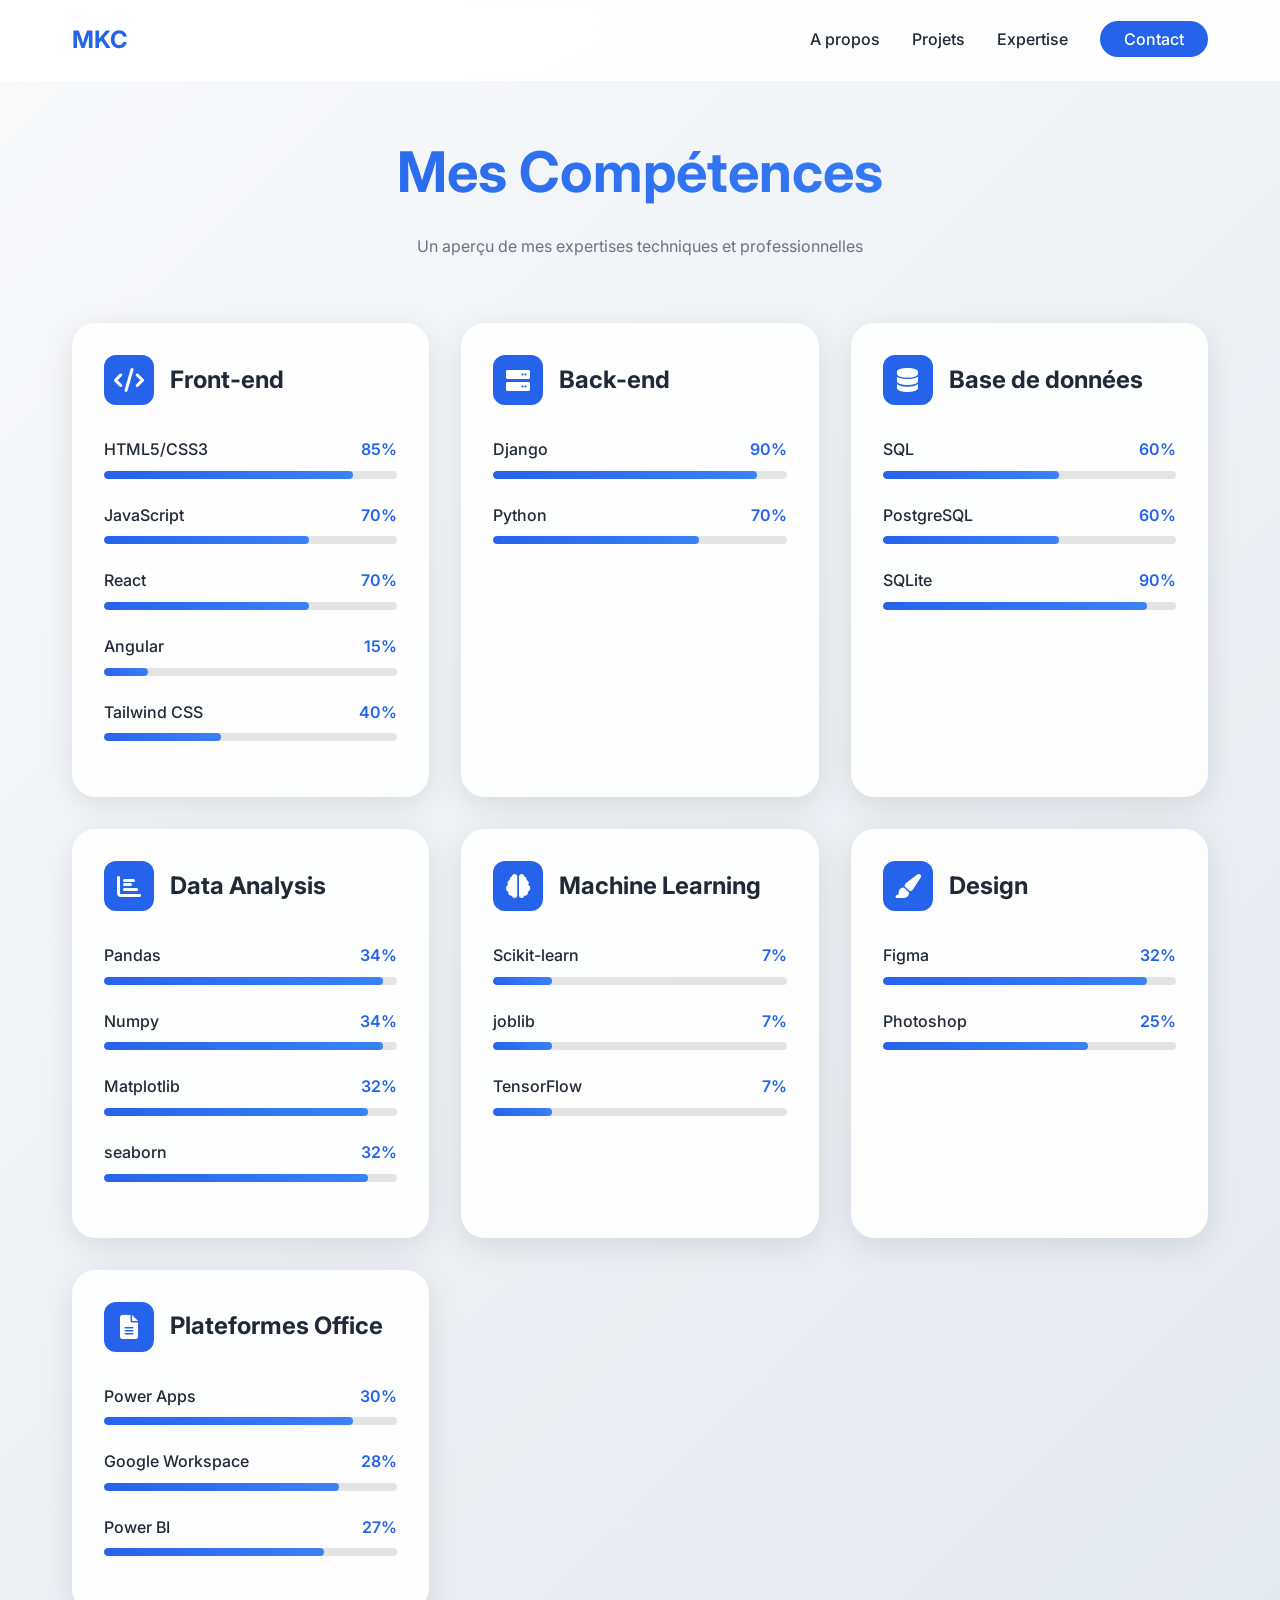
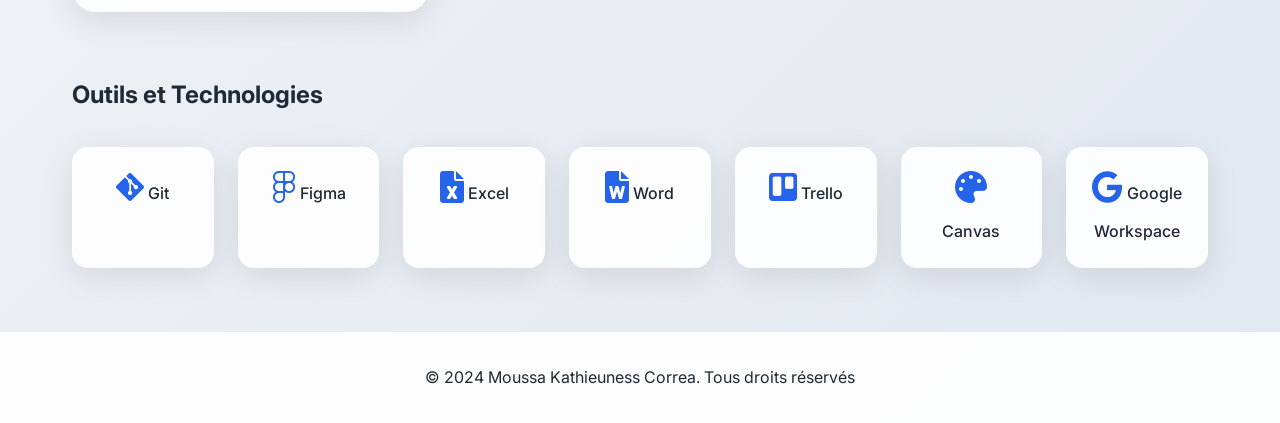
==== competences.html @ 8256b3c1 "Portofolio" ====
<!DOCTYPE html>
<html lang="fr">
<head>
    <meta charset="UTF-8">
    <meta name="author" content="Moussa Kathieuness Correa">
    <meta name="description" content="Compétences de Moussa Kathieuness Correa - Développeur Full Stack et Data Analyste">
    <meta name="viewport" content="width=device-width, initial-scale=1.0">
    <title>Compétences - Moussa Kathieuness Correa</title>
    <link rel="stylesheet" href="./CSS/index.css">
    <link rel="stylesheet" href="./CSS/competences.css">
    <link href="https://fonts.googleapis.com/css2?family=Inter:wght@400;500;600;700&display=swap" rel="stylesheet">
    <link rel="stylesheet" href="https://cdnjs.cloudflare.com/ajax/libs/font-awesome/6.0.0/css/all.min.css">
</head>
<body>
    <!-- Navigation -->
    <header class="glass-nav">
        <nav class="container">
            <a href="index.html" class="logo">MKC</a>
            <ul class="nav-links">
                <li><a href="A propos.html" class="nav-item">A propos</a></li>
                <li><a href="projets.html" class="nav-item">Projets</a></li>
                <li><a href="competences.html" class="nav-item active">Expertise</a></li>
                <li><a href="contact.html" class="cta-button">Contact</a></li>
            </ul>
            <div class="burger" id="burger">
                <span></span>
                <span></span>
                <span></span>
            </div>
        </nav>
    </header>

    <!-- Section Compétences -->
    <section class="competences-section">
        <div class="container">
            <div class="section-header">
                <h1>Mes Compétences</h1>
                <p>Un aperçu de mes expertises techniques et professionnelles</p>
            </div>

            <!-- Grille de compétences -->
            <div class="competences-grid">
                <!-- Front-end -->
                <div class="competence-category">
                    <div class="category-header">
                        <div class="category-icon">
                            <i class="fas fa-code"></i>
                        </div>
                        <h2 class="category-title">Front-end</h2>
                    </div>
                    <div class="skill-bar">
                        <div class="skill-info">
                            <span class="skill-name">HTML5/CSS3</span>
                            <span class="skill-percentage">85%</span>
                        </div>
                        <div class="skill-progress">
                            <div class="skill-progress-bar" data-percentage="85"></div>
                        </div>
                    </div>
                    <div class="skill-bar">
                        <div class="skill-info">
                            <span class="skill-name">JavaScript</span>
                            <span class="skill-percentage">70%</span>
                        </div>
                        <div class="skill-progress">
                            <div class="skill-progress-bar" data-percentage="70"></div>
                        </div>
                    </div>
                    <div class="skill-bar">
                        <div class="skill-info">
                            <span class="skill-name">React</span>
                            <span class="skill-percentage">70%</span>
                        </div>
                        <div class="skill-progress">
                            <div class="skill-progress-bar" data-percentage="70"></div>
                        </div>
                    </div>
                    <div class="skill-bar">
                        <div class="skill-info">
                            <span class="skill-name">Angular</span>
                            <span class="skill-percentage">15%</span>
                        </div>
                        <div class="skill-progress">
                            <div class="skill-progress-bar" data-percentage="15"></div>
                        </div>
                    </div>
                    <div class="skill-bar">
                        <div class="skill-info">
                            <span class="skill-name">Tailwind CSS</span>
                            <span class="skill-percentage">80%</span>
                        </div>
                        <div class="skill-progress">
                            <div class="skill-progress-bar" data-percentage="40"></div>
                        </div>
                    </div>
                </div>

                <!-- Back-end -->
                <div class="competence-category">
                    <div class="category-header">
                        <div class="category-icon">
                            <i class="fas fa-server"></i>
                        </div>
                        <h2 class="category-title">Back-end</h2>
                    </div>
                    <div class="skill-bar">
                        <div class="skill-info">
                            <span class="skill-name">Django</span>
                            <span class="skill-percentage">90%</span>
                        </div>
                        <div class="skill-progress">
                            <div class="skill-progress-bar" data-percentage="90"></div>
                        </div>
                    </div>
                    <div class="skill-bar">
                        <div class="skill-info">
                            <span class="skill-name">Python</span>
                            <span class="skill-percentage">70%</span>
                        </div>
                        <div class="skill-progress">
                            <div class="skill-progress-bar" data-percentage="70"></div>
                        </div>
                    </div>
                </div>

                <!-- Base de données -->
                <div class="competence-category">
                    <div class="category-header">
                        <div class="category-icon">
                            <i class="fas fa-database"></i>
                        </div>
                        <h2 class="category-title">Base de données</h2>
                    </div>
                    <div class="skill-bar">
                        <div class="skill-info">
                            <span class="skill-name">SQL</span>
                            <span class="skill-percentage">60%</span>
                        </div>
                        <div class="skill-progress">
                            <div class="skill-progress-bar" data-percentage="60"></div>
                        </div>
                    </div>
                    <div class="skill-bar">
                        <div class="skill-info">
                            <span class="skill-name">PostgreSQL</span>
                            <span class="skill-percentage">60%</span>
                        </div>
                        <div class="skill-progress">
                            <div class="skill-progress-bar" data-percentage="60"></div>
                        </div>
                    </div>
                    <div class="skill-bar">
                        <div class="skill-info">
                            <span class="skill-name">SQLite</span>
                            <span class="skill-percentage">90%</span>
                        </div>
                        <div class="skill-progress">
                            <div class="skill-progress-bar" data-percentage="90"></div>
                        </div>
                    </div>
                </div>

                <!-- Data Analysis -->
                <div class="competence-category">
                    <div class="category-header">
                        <div class="category-icon">
                            <i class="fas fa-chart-bar"></i>
                        </div>
                        <h2 class="category-title">Data Analysis</h2>
                    </div>
                    <div class="skill-bar">
                        <div class="skill-info">
                            <span class="skill-name">Pandas</span>
                            <span class="skill-percentage">95%</span>
                        </div>
                        <div class="skill-progress">
                            <div class="skill-progress-bar" data-percentage="95"></div>
                        </div>
                    </div>
                    <div class="skill-bar">
                        <div class="skill-info">
                            <span class="skill-name">Numpy</span>
                            <span class="skill-percentage">95%</span>
                        </div>
                        <div class="skill-progress">
                            <div class="skill-progress-bar" data-percentage="95"></div>
                        </div>
                    </div>
                    <div class="skill-bar">
                        <div class="skill-info">
                            <span class="skill-name">Matplotlib</span>
                            <span class="skill-percentage">90%</span>
                        </div>
                        <div class="skill-progress">
                            <div class="skill-progress-bar" data-percentage="90"></div>
                        </div>
                    </div>
                    <div class="skill-bar">
                        <div class="skill-info">
                            <span class="skill-name">seaborn</span>
                            <span class="skill-percentage">90%</span>
                        </div>
                        <div class="skill-progress">
                            <div class="skill-progress-bar" data-percentage="90"></div>
                        </div>
                    </div>
                </div>

                <!-- Machine Learning -->
                <div class="competence-category">
                    <div class="category-header">
                        <div class="category-icon">
                            <i class="fas fa-brain"></i>
                        </div>
                        <h2 class="category-title">Machine Learning</h2>
                    </div>
                    <div class="skill-bar">
                        <div class="skill-info">
                            <span class="skill-name">Scikit-learn</span>
                            <span class="skill-percentage">20%</span>
                        </div>
                        <div class="skill-progress">
                            <div class="skill-progress-bar" data-percentage="20"></div>
                        </div>
                    </div>
                    <div class="skill-bar">
                        <div class="skill-info">
                            <span class="skill-name">joblib</span>
                            <span class="skill-percentage">20%</span>
                        </div>
                        <div class="skill-progress">
                            <div class="skill-progress-bar" data-percentage="20"></div>
                        </div>
                    </div>
                    <div class="skill-bar">
                        <div class="skill-info">
                            <span class="skill-name">TensorFlow</span>
                            <span class="skill-percentage">20%</span>
                        </div>
                        <div class="skill-progress">
                            <div class="skill-progress-bar" data-percentage="20"></div>
                        </div>
                    </div>
                </div>

                <!-- Design -->
                <div class="competence-category">
                    <div class="category-header">
                        <div class="category-icon">
                            <i class="fas fa-paint-brush"></i>
                        </div>
                        <h2 class="category-title">Design</h2>
                    </div>
                    <div class="skill-bar">
                        <div class="skill-info">
                            <span class="skill-name">Figma</span>
                            <span class="skill-percentage">90%</span>
                        </div>
                        <div class="skill-progress">
                            <div class="skill-progress-bar" data-percentage="90"></div>
                        </div>
                    </div>
                    <div class="skill-bar">
                        <div class="skill-info">
                            <span class="skill-name">Photoshop</span>
                            <span class="skill-percentage">70%</span>
                        </div>
                        <div class="skill-progress">
                            <div class="skill-progress-bar" data-percentage="70"></div>
                        </div>
                    </div>
                </div>

                <!-- Plateformes Office -->
                <div class="competence-category">
                    <div class="category-header">
                        <div class="category-icon">
                            <i class="fas fa-file-alt"></i>
                        </div>
                        <h2 class="category-title">Plateformes Office</h2>
                    </div>
                    <div class="skill-bar">
                        <div class="skill-info">
                            <span class="skill-name">Power Apps</span>
                            <span class="skill-percentage">85%</span>
                        </div>
                        <div class="skill-progress">
                            <div class="skill-progress-bar" data-percentage="85"></div>
                        </div>
                    </div>
                    <div class="skill-bar">
                        <div class="skill-info">
                            <span class="skill-name">Google Workspace</span>
                            <span class="skill-percentage">80%</span>
                        </div>
                        <div class="skill-progress">
                            <div class="skill-progress-bar" data-percentage="80"></div>
                        </div>
                    </div>
                    <div class="skill-bar">
                        <div class="skill-info">
                            <span class="skill-name">Power BI</span>
                            <span class="skill-percentage">75%</span>
                        </div>
                        <div class="skill-progress">
                            <div class="skill-progress-bar" data-percentage="75"></div>
                        </div>
                    </div>
                </div>
            </div>

            <!-- Outils et Technologies -->
            <div class="tools-section">
                <h2>Outils et Technologies</h2>
                <div class="tools-grid">
                    <div class="tool-item">
                        <i class="fab fa-git-alt tool-icon"></i>
                        <span class="tool-name">Git</span>
                    </div>
                    <div class="tool-item">
                        <i class="fab fa-figma tool-icon"></i>
                        <span class="tool-name">Figma</span>
                    </div>
                    <div class="tool-item">
                        <i class="fas fa-file-excel tool-icon"></i>
                        <span class="tool-name">Excel</span>
                    </div>
                    <div class="tool-item">
                        <i class="fas fa-file-word tool-icon"></i>
                        <span class="tool-name">Word</span>
                    </div>
                    <div class="tool-item">
                        <i class="fab fa-trello tool-icon"></i>
                        <span class="tool-name">Trello</span>
                    </div>
                    <div class="tool-item">
                        <i class="fas fa-palette tool-icon"></i>
                        <span class="tool-name">Canvas</span>
                    </div>
                    <div class="tool-item">
                        <i class="fab fa-google tool-icon"></i>
                        <span class="tool-name">Google Workspace</span>
                    </div>
                </div>
            </div>
        </div>
    </section>

    <footer class="main-footer">
        <div class="container">
            <p>© 2024 Moussa Kathieuness Correa. Tous droits réservés</p>
        </div>
    </footer>

    <script src="./JS/index.js"></script>
    <script src="./JS/competences.js"></script>
</body>
</html>
---- CSS/index.css ----
/* Variables globales */
:root {
    --primary-color: #2563eb;
    --secondary-color: #3b82f6;
    --text-color: #1f2937;
    --light-text: #6b7280;
    --glass-bg: rgba(255, 255, 255, 0.9);
    --glass-border: rgba(255, 255, 255, 0.2);
    --shadow: 0 8px 32px rgba(0, 0, 0, 0.1);
    --transition: all 0.3s ease;
}

/* Reset et styles de base */
* {
    margin: 0;
    padding: 0;
    box-sizing: border-box;
}

body {
    font-family: 'Inter', sans-serif;
    line-height: 1.6;
    color: var(--text-color);
    background: linear-gradient(135deg, #f3f4f6 0%, #e5e7eb 100%);
    min-height: 100vh;
}

.container {
    max-width: 1200px;
    margin: 0 auto;
    padding: 0 2rem;
}

/* Navigation */
.glass-nav {
    position: fixed;
    top: 0;
    left: 0;
    width: 100%;
    z-index: 1000;
    background: var(--glass-bg);
    backdrop-filter: blur(10px);
    border-bottom: 1px solid var(--glass-border);
}

nav {
    display: flex;
    justify-content: space-between;
    align-items: center;
    height: 80px;
}

.logo {
    font-size: 1.5rem;
    font-weight: 700;
    color: var(--primary-color);
    text-decoration: none;
    transition: var(--transition);
}

.logo:hover {
    transform: scale(1.05);
}

.nav-links {
    display: flex;
    gap: 2rem;
    list-style: none;
}

.nav-item {
    color: var(--text-color);
    text-decoration: none;
    font-weight: 500;
    transition: var(--transition);
    position: relative;
}

.nav-item::after {
    content: '';
    position: absolute;
    bottom: -5px;
    left: 0;
    width: 0;
    height: 2px;
    background: var(--primary-color);
    transition: var(--transition);
}

.nav-item:hover::after {
    width: 100%;
}

.cta-button {
    background: var(--primary-color);
    color: white;
    padding: 0.5rem 1.5rem;
    border-radius: 50px;
    text-decoration: none;
    font-weight: 500;
    transition: var(--transition);
}

.cta-button:hover {
    background: var(--secondary-color);
    transform: translateY(-2px);
}

/* Section Hero */
.hero {
    padding: 8rem 0 4rem;
    min-height: 100vh;
    display: flex;
    align-items: center;
}

.split-layout {
    display: grid;
    grid-template-columns: 1fr 1fr;
    gap: 4rem;
    align-items: center;
}

.hero-content {
    opacity: 0;
    transform: translateY(20px);
    animation: fadeInUp 0.8s ease forwards;
}

.hero-title {
    font-size: 3.5rem;
    line-height: 1.2;
    margin-bottom: 1.5rem;
}

.greeting {
    color: var(--primary-color);
    font-size: 2rem;
    display: block;
    margin-bottom: 0.5rem;
}

.hero-subtitle {
    font-size: 1.25rem;
    color: var(--light-text);
    margin-bottom: 2rem;
}

.button-group {
    display: flex;
    gap: 1rem;
}

.primary-button {
    background: var(--primary-color);
    color: white;
    padding: 1rem 2rem;
    border-radius: 50px;
    text-decoration: none;
    font-weight: 500;
    transition: var(--transition);
}

.primary-button:hover {
    background: var(--secondary-color);
    transform: translateY(-2px);
}

.secondary-button {
    background: transparent;
    color: var(--primary-color);
    padding: 1rem 2rem;
    border-radius: 50px;
    text-decoration: none;
    font-weight: 500;
    border: 2px solid var(--primary-color);
    transition: var(--transition);
}

.secondary-button:hover {
    background: var(--primary-color);
    color: white;
    transform: translateY(-2px);
}

/* Section visuelle */
.hero-visual {
    position: relative;
    opacity: 0;
    animation: fadeInUp 0.8s ease forwards 0.3s;
    width: 100%;
    max-width: 100%;
    overflow: hidden;
}

.profile-container {
    position: relative;
    width: 100%;
    max-width: 100%;
    aspect-ratio: 1;
    border-radius: 2rem;
    overflow: hidden;
    box-shadow: var(--shadow);
}

.profile-image {
    width: 100%;
    height: 100%;
    max-width: 100%;
    max-height: 100%;
    object-fit: cover;
    object-position: center;
    display: block;
    transition: var(--transition);
}

.decorative-shape {
    position: absolute;
    top: -20px;
    right: -20px;
    width: 200px;
    height: 200px;
    background: var(--primary-color);
    border-radius: 50%;
    opacity: 0.1;
    z-index: -1;
    animation: float 6s ease-in-out infinite;
}

/* Footer */
.main-footer {
    background: var(--glass-bg);
    padding: 2rem 0;
    text-align: center;
    border-top: 1px solid var(--glass-border);
}

/* Animations */
@keyframes fadeInUp {
    from {
        opacity: 0;
        transform: translateY(20px);
    }
    to {
        opacity: 1;
        transform: translateY(0);
    }
}

@keyframes float {
    0%, 100% {
        transform: translateY(0);
    }
    50% {
        transform: translateY(-20px);
    }
}

/* Menu burger */
.burger {
    display: none;
    cursor: pointer;
}

.burger span {
    display: block;
    width: 25px;
    height: 3px;
    background: var(--text-color);
    margin: 5px 0;
    transition: var(--transition);
}

/* Responsive */
@media (max-width: 768px) {
    .burger {
        display: block;
    }

    .nav-links {
        position: fixed;
        top: 80px;
        left: 0;
        width: 100%;
        background: var(--glass-bg);
        padding: 2rem;
        flex-direction: column;
        align-items: center;
        gap: 1.5rem;
        transform: translateY(-100%);
        opacity: 0;
        transition: var(--transition);
    }

    .nav-links.active {
        transform: translateY(0);
        opacity: 1;
    }

    .split-layout {
        grid-template-columns: 1fr;
        text-align: center;
    }

    .hero-title {
        font-size: 2.5rem;
    }

    .button-group {
        justify-content: center;
    }

    .profile-container {
        max-width: 400px;
        width: 100%;
        margin: 0 auto;
    }
    
    .hero-visual {
        width: 100%;
        max-width: 100%;
    }
}

/* Animation du menu burger */
.burger.active span:nth-child(1) {
    transform: rotate(45deg) translate(5px, 5px);
}

.burger.active span:nth-child(2) {
    opacity: 0;
}

.burger.active span:nth-child(3) {
    transform: rotate(-45deg) translate(7px, -6px);
}
---- CSS/competences.css ----
/* Styles pour la page compétences */
.competences-section {
    padding: 8rem 0 4rem;
    background: linear-gradient(135deg, #f8fafc 0%, #e2e8f0 100%);
}

/* En-tête */
.section-header {
    text-align: center;
    margin-bottom: 4rem;
}

.section-header h1 {
    font-size: 3.5rem;
    background: linear-gradient(45deg, var(--primary-color), var(--secondary-color));
    -webkit-background-clip: text;
    background-clip: text;
    -webkit-text-fill-color: transparent;
    margin-bottom: 1rem;
}

.section-header p {
    color: var(--light-text);
    max-width: 600px;
    margin: 0 auto;
}

/* Catégories de compétences */
.competences-grid {
    display: grid;
    grid-template-columns: repeat(auto-fit, minmax(300px, 1fr));
    gap: 2rem;
    margin-bottom: 4rem;
}

.competence-category {
    background: var(--glass-bg);
    border-radius: 1.5rem;
    padding: 2rem;
    box-shadow: var(--shadow);
    transition: var(--transition);
    position: relative;
    overflow: hidden;
}

.competence-category::before {
    content: '';
    position: absolute;
    top: 0;
    left: 0;
    width: 100%;
    height: 100%;
    background: linear-gradient(45deg, var(--primary-color), var(--secondary-color));
    opacity: 0;
    transition: var(--transition);
    z-index: 0;
}

.competence-category:hover::before {
    opacity: 0.05;
}

.competence-category:hover {
    transform: translateY(-10px);
}

.category-header {
    display: flex;
    align-items: center;
    gap: 1rem;
    margin-bottom: 2rem;
    position: relative;
    z-index: 1;
}

.category-icon {
    width: 50px;
    height: 50px;
    background: var(--primary-color);
    border-radius: 12px;
    display: flex;
    align-items: center;
    justify-content: center;
    color: white;
    font-size: 1.5rem;
    transition: var(--transition);
}

.competence-category:hover .category-icon {
    transform: rotate(10deg) scale(1.1);
}

.category-title {
    font-size: 1.5rem;
    color: var(--text-color);
    position: relative;
    z-index: 1;
}

/* Barres de compétences */
.skill-bar {
    margin-bottom: 1.5rem;
    position: relative;
    z-index: 1;
}

.skill-info {
    display: flex;
    justify-content: space-between;
    margin-bottom: 0.5rem;
}

.skill-name {
    font-weight: 500;
    color: var(--text-color);
}

.skill-percentage {
    color: var(--primary-color);
    font-weight: 600;
}

.skill-progress {
    height: 8px;
    background: rgba(0, 0, 0, 0.1);
    border-radius: 4px;
    overflow: hidden;
}

.skill-progress-bar {
    height: 100%;
    background: linear-gradient(45deg, var(--primary-color), var(--secondary-color));
    border-radius: 4px;
    width: 0;
    transition: width 1.5s ease-in-out;
}

/* Outils et technologies */
.tools-section {
    margin-top: 4rem;
}

.tools-grid {
    display: grid;
    grid-template-columns: repeat(auto-fit, minmax(120px, 1fr));
    gap: 1.5rem;
    margin-top: 2rem;
}

.tool-item {
    background: var(--glass-bg);
    border-radius: 1rem;
    padding: 1.5rem;
    text-align: center;
    box-shadow: var(--shadow);
    transition: var(--transition);
    position: relative;
    overflow: hidden;
}

.tool-item::before {
    content: '';
    position: absolute;
    top: 0;
    left: 0;
    width: 100%;
    height: 100%;
    background: linear-gradient(45deg, var(--primary-color), var(--secondary-color));
    opacity: 0;
    transition: var(--transition);
}

.tool-item:hover {
    transform: translateY(-5px);
}

.tool-item:hover::before {
    opacity: 0.1;
}

.tool-icon {
    font-size: 2rem;
    color: var(--primary-color);
    margin-bottom: 1rem;
    position: relative;
    z-index: 1;
    transition: var(--transition);
}

.tool-item:hover .tool-icon {
    transform: scale(1.2) rotate(5deg);
}

.tool-name {
    font-weight: 500;
    color: var(--text-color);
    position: relative;
    z-index: 1;
}

/* Animations */
@keyframes fadeInUp {
    from {
        opacity: 0;
        transform: translateY(20px);
    }
    to {
        opacity: 1;
        transform: translateY(0);
    }
}

.animate-on-scroll {
    opacity: 0;
    transform: translateY(20px);
    transition: all 0.6s ease;
}

.animate-on-scroll.visible {
    opacity: 1;
    transform: translateY(0);
}

/* Responsive */
@media (max-width: 768px) {
    .section-header h1 {
        font-size: 2.5rem;
    }

    .competences-grid {
        grid-template-columns: 1fr;
    }

    .tools-grid {
        grid-template-columns: repeat(2, 1fr);
    }
}

/* Effet de survol sur les barres de compétences */
.skill-bar:hover .skill-progress-bar {
    filter: brightness(1.2);
}

/* Animation des pourcentages */
@keyframes countUp {
    from {
        opacity: 0;
        transform: translateY(10px);
    }
    to {
        opacity: 1;
        transform: translateY(0);
    }
}
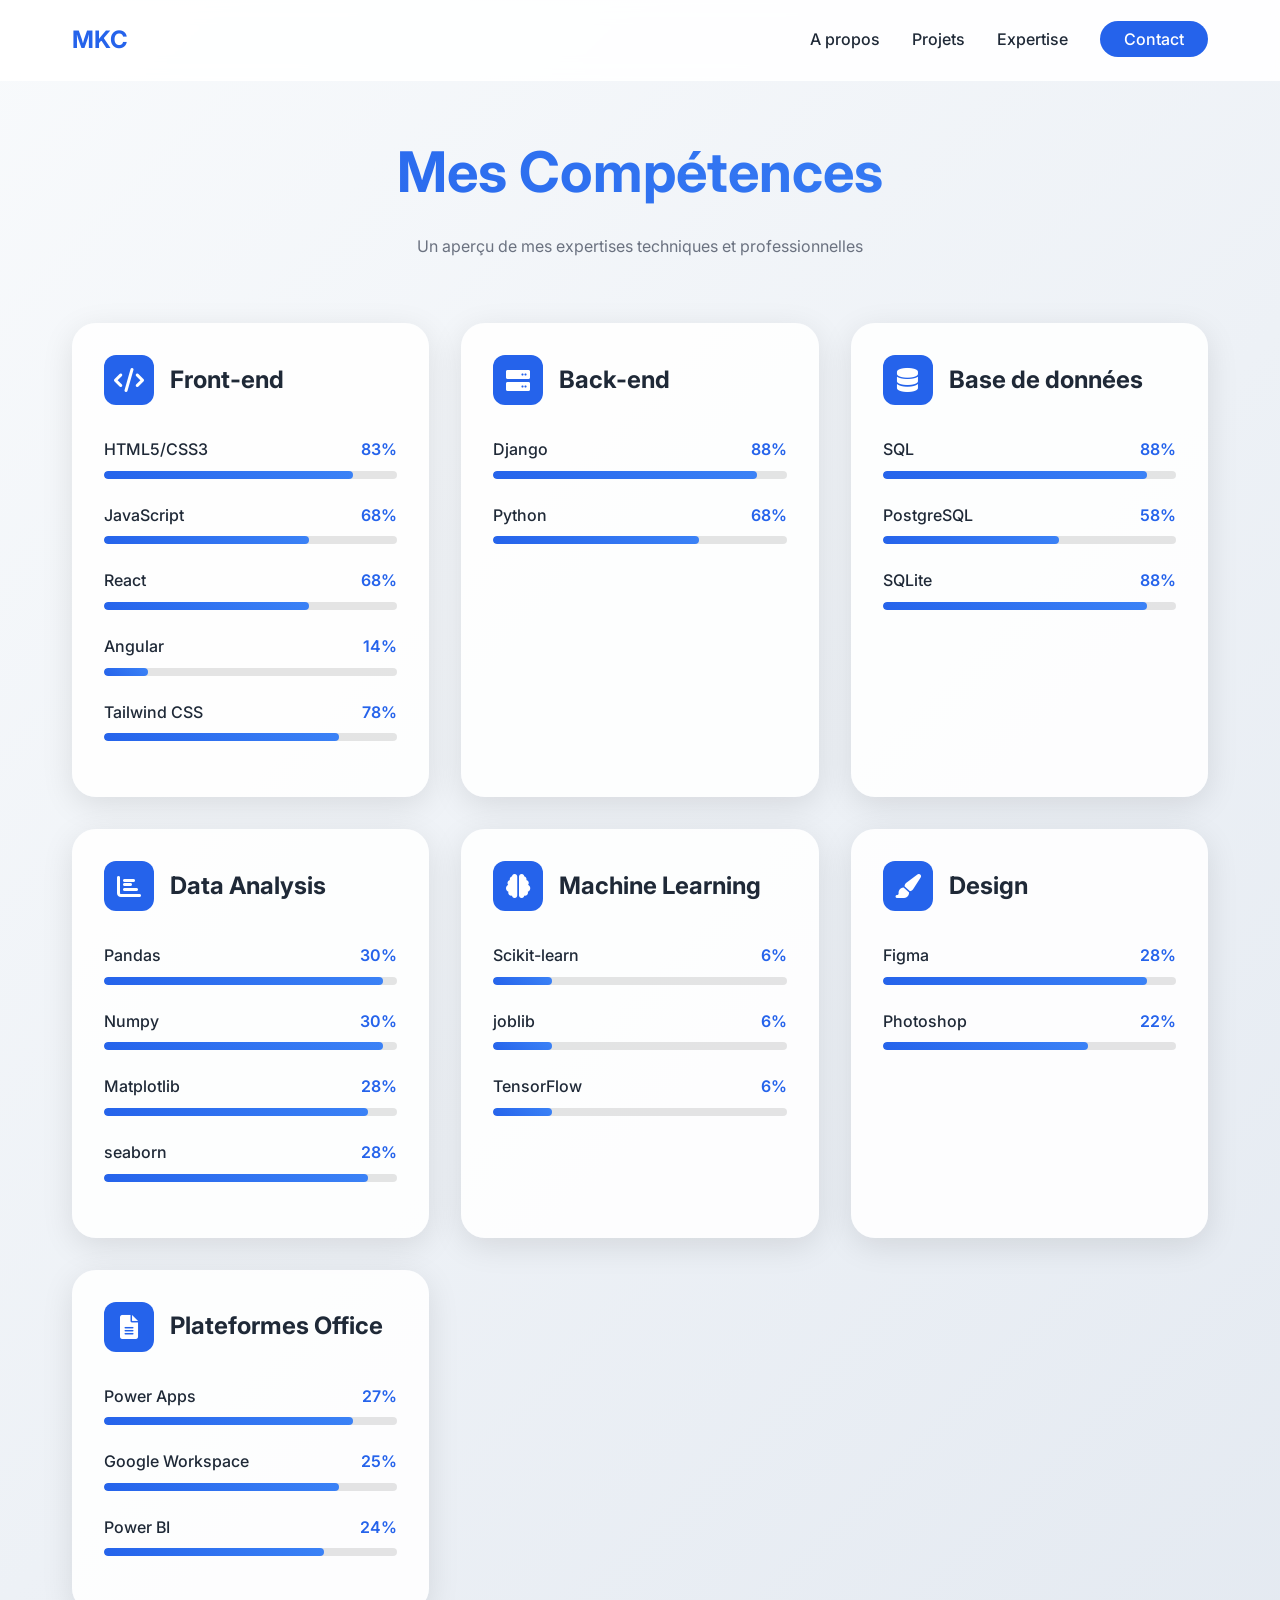
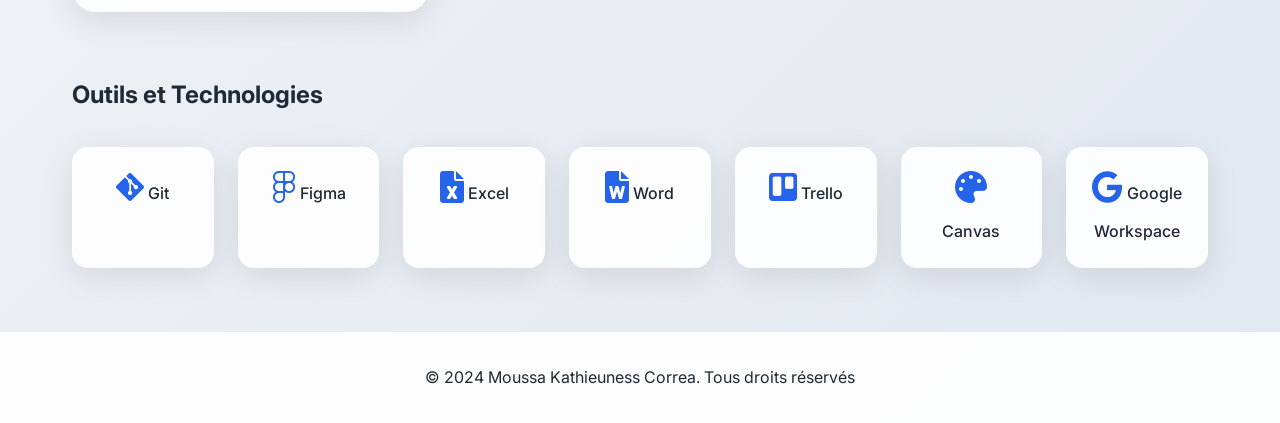
==== commit 345300ac: "Rectification au niveu des competences" ====
--- a/competences.html
+++ b/competences.html
@@ -1,358 +1,369 @@
 <!DOCTYPE html>
 <html lang="fr">
-<head>
-    <meta charset="UTF-8">
-    <meta name="author" content="Moussa Kathieuness Correa">
-    <meta name="description" content="Compétences de Moussa Kathieuness Correa - Développeur Full Stack et Data Analyste">
-    <meta name="viewport" content="width=device-width, initial-scale=1.0">
+  <head>
+    <meta charset="UTF-8" />
+    <meta name="author" content="Moussa Kathieuness Correa" />
+    <meta
+      name="description"
+      content="Compétences de Moussa Kathieuness Correa - Développeur Full Stack et Data Analyste"
+    />
+    <meta name="viewport" content="width=device-width, initial-scale=1.0" />
     <title>Compétences - Moussa Kathieuness Correa</title>
-    <link rel="stylesheet" href="./CSS/index.css">
-    <link rel="stylesheet" href="./CSS/competences.css">
-    <link href="https://fonts.googleapis.com/css2?family=Inter:wght@400;500;600;700&display=swap" rel="stylesheet">
-    <link rel="stylesheet" href="https://cdnjs.cloudflare.com/ajax/libs/font-awesome/6.0.0/css/all.min.css">
-</head>
-<body>
+    <link rel="stylesheet" href="./CSS/index.css" />
+    <link rel="stylesheet" href="./CSS/competences.css" />
+    <link
+      href="https://fonts.googleapis.com/css2?family=Inter:wght@400;500;600;700&display=swap"
+      rel="stylesheet"
+    />
+    <link
+      rel="stylesheet"
+      href="https://cdnjs.cloudflare.com/ajax/libs/font-awesome/6.0.0/css/all.min.css"
+    />
+  </head>
+  <body>
     <!-- Navigation -->
     <header class="glass-nav">
-        <nav class="container">
-            <a href="index.html" class="logo">MKC</a>
-            <ul class="nav-links">
-                <li><a href="A propos.html" class="nav-item">A propos</a></li>
-                <li><a href="projets.html" class="nav-item">Projets</a></li>
-                <li><a href="competences.html" class="nav-item active">Expertise</a></li>
-                <li><a href="contact.html" class="cta-button">Contact</a></li>
-            </ul>
-            <div class="burger" id="burger">
-                <span></span>
-                <span></span>
-                <span></span>
-            </div>
-        </nav>
+      <nav class="container">
+        <a href="index.html" class="logo">MKC</a>
+        <ul class="nav-links">
+          <li><a href="A propos.html" class="nav-item">A propos</a></li>
+          <li><a href="projets.html" class="nav-item">Projets</a></li>
+          <li>
+            <a href="competences.html" class="nav-item active">Expertise</a>
+          </li>
+          <li><a href="contact.html" class="cta-button">Contact</a></li>
+        </ul>
+        <div class="burger" id="burger">
+          <span></span>
+          <span></span>
+          <span></span>
+        </div>
+      </nav>
     </header>
 
     <!-- Section Compétences -->
     <section class="competences-section">
-        <div class="container">
-            <div class="section-header">
-                <h1>Mes Compétences</h1>
-                <p>Un aperçu de mes expertises techniques et professionnelles</p>
-            </div>
-
-            <!-- Grille de compétences -->
-            <div class="competences-grid">
-                <!-- Front-end -->
-                <div class="competence-category">
-                    <div class="category-header">
-                        <div class="category-icon">
-                            <i class="fas fa-code"></i>
-                        </div>
-                        <h2 class="category-title">Front-end</h2>
-                    </div>
-                    <div class="skill-bar">
-                        <div class="skill-info">
-                            <span class="skill-name">HTML5/CSS3</span>
-                            <span class="skill-percentage">85%</span>
-                        </div>
-                        <div class="skill-progress">
-                            <div class="skill-progress-bar" data-percentage="85"></div>
-                        </div>
-                    </div>
-                    <div class="skill-bar">
-                        <div class="skill-info">
-                            <span class="skill-name">JavaScript</span>
-                            <span class="skill-percentage">70%</span>
-                        </div>
-                        <div class="skill-progress">
-                            <div class="skill-progress-bar" data-percentage="70"></div>
-                        </div>
-                    </div>
-                    <div class="skill-bar">
-                        <div class="skill-info">
-                            <span class="skill-name">React</span>
-                            <span class="skill-percentage">70%</span>
-                        </div>
-                        <div class="skill-progress">
-                            <div class="skill-progress-bar" data-percentage="70"></div>
-                        </div>
-                    </div>
-                    <div class="skill-bar">
-                        <div class="skill-info">
-                            <span class="skill-name">Angular</span>
-                            <span class="skill-percentage">15%</span>
-                        </div>
-                        <div class="skill-progress">
-                            <div class="skill-progress-bar" data-percentage="15"></div>
-                        </div>
-                    </div>
-                    <div class="skill-bar">
-                        <div class="skill-info">
-                            <span class="skill-name">Tailwind CSS</span>
-                            <span class="skill-percentage">80%</span>
-                        </div>
-                        <div class="skill-progress">
-                            <div class="skill-progress-bar" data-percentage="40"></div>
-                        </div>
-                    </div>
-                </div>
-
-                <!-- Back-end -->
-                <div class="competence-category">
-                    <div class="category-header">
-                        <div class="category-icon">
-                            <i class="fas fa-server"></i>
-                        </div>
-                        <h2 class="category-title">Back-end</h2>
-                    </div>
-                    <div class="skill-bar">
-                        <div class="skill-info">
-                            <span class="skill-name">Django</span>
-                            <span class="skill-percentage">90%</span>
-                        </div>
-                        <div class="skill-progress">
-                            <div class="skill-progress-bar" data-percentage="90"></div>
-                        </div>
-                    </div>
-                    <div class="skill-bar">
-                        <div class="skill-info">
-                            <span class="skill-name">Python</span>
-                            <span class="skill-percentage">70%</span>
-                        </div>
-                        <div class="skill-progress">
-                            <div class="skill-progress-bar" data-percentage="70"></div>
-                        </div>
-                    </div>
-                </div>
-
-                <!-- Base de données -->
-                <div class="competence-category">
-                    <div class="category-header">
-                        <div class="category-icon">
-                            <i class="fas fa-database"></i>
-                        </div>
-                        <h2 class="category-title">Base de données</h2>
-                    </div>
-                    <div class="skill-bar">
-                        <div class="skill-info">
-                            <span class="skill-name">SQL</span>
-                            <span class="skill-percentage">60%</span>
-                        </div>
-                        <div class="skill-progress">
-                            <div class="skill-progress-bar" data-percentage="60"></div>
-                        </div>
-                    </div>
-                    <div class="skill-bar">
-                        <div class="skill-info">
-                            <span class="skill-name">PostgreSQL</span>
-                            <span class="skill-percentage">60%</span>
-                        </div>
-                        <div class="skill-progress">
-                            <div class="skill-progress-bar" data-percentage="60"></div>
-                        </div>
-                    </div>
-                    <div class="skill-bar">
-                        <div class="skill-info">
-                            <span class="skill-name">SQLite</span>
-                            <span class="skill-percentage">90%</span>
-                        </div>
-                        <div class="skill-progress">
-                            <div class="skill-progress-bar" data-percentage="90"></div>
-                        </div>
-                    </div>
-                </div>
-
-                <!-- Data Analysis -->
-                <div class="competence-category">
-                    <div class="category-header">
-                        <div class="category-icon">
-                            <i class="fas fa-chart-bar"></i>
-                        </div>
-                        <h2 class="category-title">Data Analysis</h2>
-                    </div>
-                    <div class="skill-bar">
-                        <div class="skill-info">
-                            <span class="skill-name">Pandas</span>
-                            <span class="skill-percentage">95%</span>
-                        </div>
-                        <div class="skill-progress">
-                            <div class="skill-progress-bar" data-percentage="95"></div>
-                        </div>
-                    </div>
-                    <div class="skill-bar">
-                        <div class="skill-info">
-                            <span class="skill-name">Numpy</span>
-                            <span class="skill-percentage">95%</span>
-                        </div>
-                        <div class="skill-progress">
-                            <div class="skill-progress-bar" data-percentage="95"></div>
-                        </div>
-                    </div>
-                    <div class="skill-bar">
-                        <div class="skill-info">
-                            <span class="skill-name">Matplotlib</span>
-                            <span class="skill-percentage">90%</span>
-                        </div>
-                        <div class="skill-progress">
-                            <div class="skill-progress-bar" data-percentage="90"></div>
-                        </div>
-                    </div>
-                    <div class="skill-bar">
-                        <div class="skill-info">
-                            <span class="skill-name">seaborn</span>
-                            <span class="skill-percentage">90%</span>
-                        </div>
-                        <div class="skill-progress">
-                            <div class="skill-progress-bar" data-percentage="90"></div>
-                        </div>
-                    </div>
-                </div>
-
-                <!-- Machine Learning -->
-                <div class="competence-category">
-                    <div class="category-header">
-                        <div class="category-icon">
-                            <i class="fas fa-brain"></i>
-                        </div>
-                        <h2 class="category-title">Machine Learning</h2>
-                    </div>
-                    <div class="skill-bar">
-                        <div class="skill-info">
-                            <span class="skill-name">Scikit-learn</span>
-                            <span class="skill-percentage">20%</span>
-                        </div>
-                        <div class="skill-progress">
-                            <div class="skill-progress-bar" data-percentage="20"></div>
-                        </div>
-                    </div>
-                    <div class="skill-bar">
-                        <div class="skill-info">
-                            <span class="skill-name">joblib</span>
-                            <span class="skill-percentage">20%</span>
-                        </div>
-                        <div class="skill-progress">
-                            <div class="skill-progress-bar" data-percentage="20"></div>
-                        </div>
-                    </div>
-                    <div class="skill-bar">
-                        <div class="skill-info">
-                            <span class="skill-name">TensorFlow</span>
-                            <span class="skill-percentage">20%</span>
-                        </div>
-                        <div class="skill-progress">
-                            <div class="skill-progress-bar" data-percentage="20"></div>
-                        </div>
-                    </div>
-                </div>
-
-                <!-- Design -->
-                <div class="competence-category">
-                    <div class="category-header">
-                        <div class="category-icon">
-                            <i class="fas fa-paint-brush"></i>
-                        </div>
-                        <h2 class="category-title">Design</h2>
-                    </div>
-                    <div class="skill-bar">
-                        <div class="skill-info">
-                            <span class="skill-name">Figma</span>
-                            <span class="skill-percentage">90%</span>
-                        </div>
-                        <div class="skill-progress">
-                            <div class="skill-progress-bar" data-percentage="90"></div>
-                        </div>
-                    </div>
-                    <div class="skill-bar">
-                        <div class="skill-info">
-                            <span class="skill-name">Photoshop</span>
-                            <span class="skill-percentage">70%</span>
-                        </div>
-                        <div class="skill-progress">
-                            <div class="skill-progress-bar" data-percentage="70"></div>
-                        </div>
-                    </div>
-                </div>
-
-                <!-- Plateformes Office -->
-                <div class="competence-category">
-                    <div class="category-header">
-                        <div class="category-icon">
-                            <i class="fas fa-file-alt"></i>
-                        </div>
-                        <h2 class="category-title">Plateformes Office</h2>
-                    </div>
-                    <div class="skill-bar">
-                        <div class="skill-info">
-                            <span class="skill-name">Power Apps</span>
-                            <span class="skill-percentage">85%</span>
-                        </div>
-                        <div class="skill-progress">
-                            <div class="skill-progress-bar" data-percentage="85"></div>
-                        </div>
-                    </div>
-                    <div class="skill-bar">
-                        <div class="skill-info">
-                            <span class="skill-name">Google Workspace</span>
-                            <span class="skill-percentage">80%</span>
-                        </div>
-                        <div class="skill-progress">
-                            <div class="skill-progress-bar" data-percentage="80"></div>
-                        </div>
-                    </div>
-                    <div class="skill-bar">
-                        <div class="skill-info">
-                            <span class="skill-name">Power BI</span>
-                            <span class="skill-percentage">75%</span>
-                        </div>
-                        <div class="skill-progress">
-                            <div class="skill-progress-bar" data-percentage="75"></div>
-                        </div>
-                    </div>
-                </div>
-            </div>
-
-            <!-- Outils et Technologies -->
-            <div class="tools-section">
-                <h2>Outils et Technologies</h2>
-                <div class="tools-grid">
-                    <div class="tool-item">
-                        <i class="fab fa-git-alt tool-icon"></i>
-                        <span class="tool-name">Git</span>
-                    </div>
-                    <div class="tool-item">
-                        <i class="fab fa-figma tool-icon"></i>
-                        <span class="tool-name">Figma</span>
-                    </div>
-                    <div class="tool-item">
-                        <i class="fas fa-file-excel tool-icon"></i>
-                        <span class="tool-name">Excel</span>
-                    </div>
-                    <div class="tool-item">
-                        <i class="fas fa-file-word tool-icon"></i>
-                        <span class="tool-name">Word</span>
-                    </div>
-                    <div class="tool-item">
-                        <i class="fab fa-trello tool-icon"></i>
-                        <span class="tool-name">Trello</span>
-                    </div>
-                    <div class="tool-item">
-                        <i class="fas fa-palette tool-icon"></i>
-                        <span class="tool-name">Canvas</span>
-                    </div>
-                    <div class="tool-item">
-                        <i class="fab fa-google tool-icon"></i>
-                        <span class="tool-name">Google Workspace</span>
-                    </div>
-                </div>
-            </div>
+      <div class="container">
+        <div class="section-header">
+          <h1>Mes Compétences</h1>
+          <p>Un aperçu de mes expertises techniques et professionnelles</p>
         </div>
+
+        <!-- Grille de compétences -->
+        <div class="competences-grid">
+          <!-- Front-end -->
+          <div class="competence-category">
+            <div class="category-header">
+              <div class="category-icon">
+                <i class="fas fa-code"></i>
+              </div>
+              <h2 class="category-title">Front-end</h2>
+            </div>
+            <div class="skill-bar">
+              <div class="skill-info">
+                <span class="skill-name">HTML5/CSS3</span>
+                <span class="skill-percentage">85%</span>
+              </div>
+              <div class="skill-progress">
+                <div class="skill-progress-bar" data-percentage="85"></div>
+              </div>
+            </div>
+            <div class="skill-bar">
+              <div class="skill-info">
+                <span class="skill-name">JavaScript</span>
+                <span class="skill-percentage">70%</span>
+              </div>
+              <div class="skill-progress">
+                <div class="skill-progress-bar" data-percentage="70"></div>
+              </div>
+            </div>
+            <div class="skill-bar">
+              <div class="skill-info">
+                <span class="skill-name">React</span>
+                <span class="skill-percentage">70%</span>
+              </div>
+              <div class="skill-progress">
+                <div class="skill-progress-bar" data-percentage="70"></div>
+              </div>
+            </div>
+            <div class="skill-bar">
+              <div class="skill-info">
+                <span class="skill-name">Angular</span>
+                <span class="skill-percentage">15%</span>
+              </div>
+              <div class="skill-progress">
+                <div class="skill-progress-bar" data-percentage="15"></div>
+              </div>
+            </div>
+            <div class="skill-bar">
+              <div class="skill-info">
+                <span class="skill-name">Tailwind CSS</span>
+                <span class="skill-percentage">80%</span>
+              </div>
+              <div class="skill-progress">
+                <div class="skill-progress-bar" data-percentage="80"></div>
+              </div>
+            </div>
+          </div>
+
+          <!-- Back-end -->
+          <div class="competence-category">
+            <div class="category-header">
+              <div class="category-icon">
+                <i class="fas fa-server"></i>
+              </div>
+              <h2 class="category-title">Back-end</h2>
+            </div>
+            <div class="skill-bar">
+              <div class="skill-info">
+                <span class="skill-name">Django</span>
+                <span class="skill-percentage">90%</span>
+              </div>
+              <div class="skill-progress">
+                <div class="skill-progress-bar" data-percentage="90"></div>
+              </div>
+            </div>
+            <div class="skill-bar">
+              <div class="skill-info">
+                <span class="skill-name">Python</span>
+                <span class="skill-percentage">70%</span>
+              </div>
+              <div class="skill-progress">
+                <div class="skill-progress-bar" data-percentage="70"></div>
+              </div>
+            </div>
+          </div>
+
+          <!-- Base de données -->
+          <div class="competence-category">
+            <div class="category-header">
+              <div class="category-icon">
+                <i class="fas fa-database"></i>
+              </div>
+              <h2 class="category-title">Base de données</h2>
+            </div>
+            <div class="skill-bar">
+              <div class="skill-info">
+                <span class="skill-name">SQL</span>
+                <span class="skill-percentage">90%</span>
+              </div>
+              <div class="skill-progress">
+                <div class="skill-progress-bar" data-percentage="90"></div>
+              </div>
+            </div>
+            <div class="skill-bar">
+              <div class="skill-info">
+                <span class="skill-name">PostgreSQL</span>
+                <span class="skill-percentage">60%</span>
+              </div>
+              <div class="skill-progress">
+                <div class="skill-progress-bar" data-percentage="60"></div>
+              </div>
+            </div>
+            <div class="skill-bar">
+              <div class="skill-info">
+                <span class="skill-name">SQLite</span>
+                <span class="skill-percentage">90%</span>
+              </div>
+              <div class="skill-progress">
+                <div class="skill-progress-bar" data-percentage="90"></div>
+              </div>
+            </div>
+          </div>
+
+          <!-- Data Analysis -->
+          <div class="competence-category">
+            <div class="category-header">
+              <div class="category-icon">
+                <i class="fas fa-chart-bar"></i>
+              </div>
+              <h2 class="category-title">Data Analysis</h2>
+            </div>
+            <div class="skill-bar">
+              <div class="skill-info">
+                <span class="skill-name">Pandas</span>
+                <span class="skill-percentage">95%</span>
+              </div>
+              <div class="skill-progress">
+                <div class="skill-progress-bar" data-percentage="95"></div>
+              </div>
+            </div>
+            <div class="skill-bar">
+              <div class="skill-info">
+                <span class="skill-name">Numpy</span>
+                <span class="skill-percentage">95%</span>
+              </div>
+              <div class="skill-progress">
+                <div class="skill-progress-bar" data-percentage="95"></div>
+              </div>
+            </div>
+            <div class="skill-bar">
+              <div class="skill-info">
+                <span class="skill-name">Matplotlib</span>
+                <span class="skill-percentage">90%</span>
+              </div>
+              <div class="skill-progress">
+                <div class="skill-progress-bar" data-percentage="90"></div>
+              </div>
+            </div>
+            <div class="skill-bar">
+              <div class="skill-info">
+                <span class="skill-name">seaborn</span>
+                <span class="skill-percentage">90%</span>
+              </div>
+              <div class="skill-progress">
+                <div class="skill-progress-bar" data-percentage="90"></div>
+              </div>
+            </div>
+          </div>
+
+          <!-- Machine Learning -->
+          <div class="competence-category">
+            <div class="category-header">
+              <div class="category-icon">
+                <i class="fas fa-brain"></i>
+              </div>
+              <h2 class="category-title">Machine Learning</h2>
+            </div>
+            <div class="skill-bar">
+              <div class="skill-info">
+                <span class="skill-name">Scikit-learn</span>
+                <span class="skill-percentage">20%</span>
+              </div>
+              <div class="skill-progress">
+                <div class="skill-progress-bar" data-percentage="20"></div>
+              </div>
+            </div>
+            <div class="skill-bar">
+              <div class="skill-info">
+                <span class="skill-name">joblib</span>
+                <span class="skill-percentage">20%</span>
+              </div>
+              <div class="skill-progress">
+                <div class="skill-progress-bar" data-percentage="20"></div>
+              </div>
+            </div>
+            <div class="skill-bar">
+              <div class="skill-info">
+                <span class="skill-name">TensorFlow</span>
+                <span class="skill-percentage">20%</span>
+              </div>
+              <div class="skill-progress">
+                <div class="skill-progress-bar" data-percentage="20"></div>
+              </div>
+            </div>
+          </div>
+
+          <!-- Design -->
+          <div class="competence-category">
+            <div class="category-header">
+              <div class="category-icon">
+                <i class="fas fa-paint-brush"></i>
+              </div>
+              <h2 class="category-title">Design</h2>
+            </div>
+            <div class="skill-bar">
+              <div class="skill-info">
+                <span class="skill-name">Figma</span>
+                <span class="skill-percentage">90%</span>
+              </div>
+              <div class="skill-progress">
+                <div class="skill-progress-bar" data-percentage="90"></div>
+              </div>
+            </div>
+            <div class="skill-bar">
+              <div class="skill-info">
+                <span class="skill-name">Photoshop</span>
+                <span class="skill-percentage">70%</span>
+              </div>
+              <div class="skill-progress">
+                <div class="skill-progress-bar" data-percentage="70"></div>
+              </div>
+            </div>
+          </div>
+
+          <!-- Plateformes Office -->
+          <div class="competence-category">
+            <div class="category-header">
+              <div class="category-icon">
+                <i class="fas fa-file-alt"></i>
+              </div>
+              <h2 class="category-title">Plateformes Office</h2>
+            </div>
+            <div class="skill-bar">
+              <div class="skill-info">
+                <span class="skill-name">Power Apps</span>
+                <span class="skill-percentage">85%</span>
+              </div>
+              <div class="skill-progress">
+                <div class="skill-progress-bar" data-percentage="85"></div>
+              </div>
+            </div>
+            <div class="skill-bar">
+              <div class="skill-info">
+                <span class="skill-name">Google Workspace</span>
+                <span class="skill-percentage">80%</span>
+              </div>
+              <div class="skill-progress">
+                <div class="skill-progress-bar" data-percentage="80"></div>
+              </div>
+            </div>
+            <div class="skill-bar">
+              <div class="skill-info">
+                <span class="skill-name">Power BI</span>
+                <span class="skill-percentage">75%</span>
+              </div>
+              <div class="skill-progress">
+                <div class="skill-progress-bar" data-percentage="75"></div>
+              </div>
+            </div>
+          </div>
+        </div>
+
+        <!-- Outils et Technologies -->
+        <div class="tools-section">
+          <h2>Outils et Technologies</h2>
+          <div class="tools-grid">
+            <div class="tool-item">
+              <i class="fab fa-git-alt tool-icon"></i>
+              <span class="tool-name">Git</span>
+            </div>
+            <div class="tool-item">
+              <i class="fab fa-figma tool-icon"></i>
+              <span class="tool-name">Figma</span>
+            </div>
+            <div class="tool-item">
+              <i class="fas fa-file-excel tool-icon"></i>
+              <span class="tool-name">Excel</span>
+            </div>
+            <div class="tool-item">
+              <i class="fas fa-file-word tool-icon"></i>
+              <span class="tool-name">Word</span>
+            </div>
+            <div class="tool-item">
+              <i class="fab fa-trello tool-icon"></i>
+              <span class="tool-name">Trello</span>
+            </div>
+            <div class="tool-item">
+              <i class="fas fa-palette tool-icon"></i>
+              <span class="tool-name">Canvas</span>
+            </div>
+            <div class="tool-item">
+              <i class="fab fa-google tool-icon"></i>
+              <span class="tool-name">Google Workspace</span>
+            </div>
+          </div>
+        </div>
+      </div>
     </section>
 
     <footer class="main-footer">
-        <div class="container">
-            <p>© 2024 Moussa Kathieuness Correa. Tous droits réservés</p>
-        </div>
+      <div class="container">
+        <p>© 2024 Moussa Kathieuness Correa. Tous droits réservés</p>
+      </div>
     </footer>
 
     <script src="./JS/index.js"></script>
     <script src="./JS/competences.js"></script>
-</body>
-</html>+  </body>
+</html>
